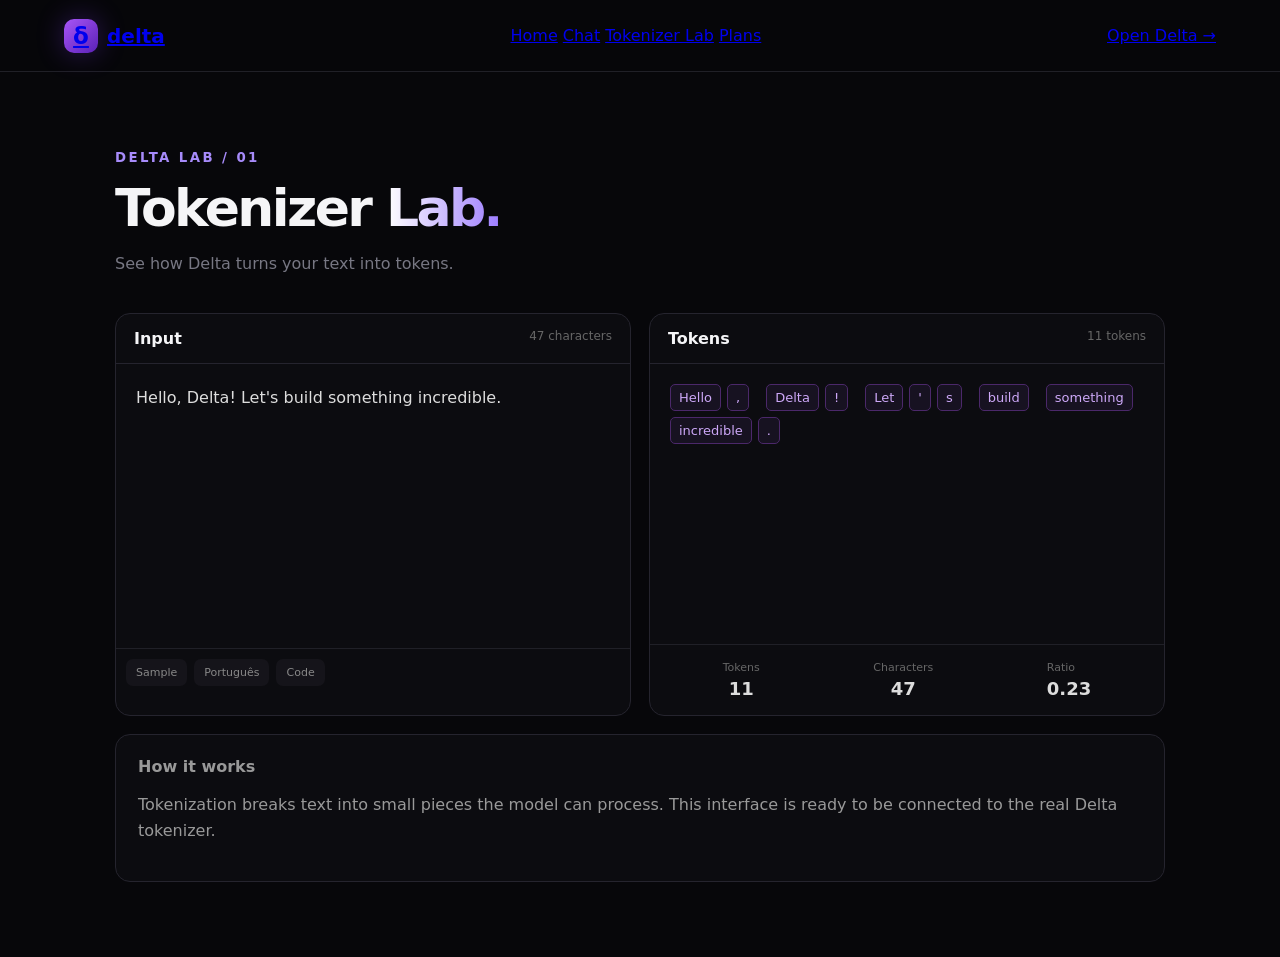
==== tokenizer.html @ 71904cee "Split Delta Tokenizer Lab into dedicated page" ====
<!doctype html><html lang="pt-BR"><head><meta charset="utf-8"><meta name="viewport" content="width=device-width,initial-scale=1"><title>Tokenizer Lab — Delta</title><link rel="stylesheet" href="styles.css"></head><body><nav><a class="logo" href="index.html"><b>δ</b> delta</a><div class="links"><a href="index.html">Home</a><a href="chat.html">Chat</a><a class="active" href="tokenizer.html">Tokenizer Lab</a><a href="plans.html">Plans</a></div><a class="navcta" href="chat.html">Open Delta →</a></nav><main class="lab"><div class="labtitle"><small>DELTA LAB / 01</small><h1>Tokenizer <i>Lab.</i></h1><p>See how Delta turns your text into tokens.</p></div><div class="labgrid"><article><header><b>Input</b><span id="chars">0 characters</span></header><textarea id="text" oninput="tokenize()">Hello, Delta! Let's build something incredible.</textarea><div class="samples"><button onclick="setText('The future belongs to those who build it.')">Sample</button><button onclick="setText('Olá, Delta! Vamos criar algo incrível.')">Português</button><button onclick="setText('function hello() { return \'world\'; }')">Code</button></div></article><article><header><b>Tokens</b><span id="count">0 tokens</span></header><div id="tokens" class="tokens"></div><div class="stats"><span>Tokens <b id="st">0</b></span><span>Characters <b id="sc">0</b></span><span>Ratio <b id="sr">0.00</b></span></div></article></div><div class="note"><b>How it works</b><p>Tokenization breaks text into small pieces the model can process. This interface is ready to be connected to the real Delta tokenizer.</p></div></main><script src="script.js"></script></body></html>
---- styles.css ----
*{box-sizing:border-box}html,body{margin:0;min-height:100%;font-family:Inter,system-ui,sans-serif;background:#07070a;color:#f5f5f7}body{overflow-x:hidden}button,input,textarea,select{font:inherit}button{cursor:pointer;border:0;color:inherit;background:none}nav{height:72px;border-bottom:1px solid #202027;background:#07070add;backdrop-filter:blur(18px);display:flex;align-items:center;justify-content:space-between;padding:0 5vw;position:sticky;top:0;z-index:10}.logo{font-size:20px;font-weight:700;display:flex;align-items:center;gap:9px}.logo b,.delta{display:grid;place-items:center;width:34px;height:34px;border-radius:10px;background:linear-gradient(135deg,#a855f7,#5b21b6);box-shadow:0 0 28px #7c3aed55;font-size:23px}.links{display:flex;gap:5px}.links button,.ghost{padding:10px 14px;color:#a8a8b5}.links button:hover,.ghost:hover{color:#fff}.primary,nav>div>button:last-child,.hero>button:first-of-type,.wide:not(.ghost),.composer>button{background:linear-gradient(135deg,#a855f7,#6d28d9);padding:12px 18px;border-radius:10px;font-weight:650;box-shadow:0 10px 30px #7c3aed22}.hero{max-width:760px;margin:0 auto;text-align:center;padding:110px 20px 70px}.hero small,.labtitle small,.setbody>small,.title small{letter-spacing:.18em;color:#a78bfa;font-weight:700}.hero h1{font-size:clamp(55px,8vw,105px);line-height:.92;letter-spacing:-.07em;margin:25px 0}.hero h1 i,.title h1 i,.labtitle h1 i{font-style:normal;background:linear-gradient(90deg,#fff,#9c7cff);-webkit-background-clip:text;color:transparent}.hero p{font-size:20px;line-height:1.65;color:#9a9aa7;max-width:650px;margin:0 auto 30px}.hero>button{margin:5px}.orb{width:310px;height:310px;margin:20px auto 100px;border-radius:50%;display:grid;place-items:center;background:radial-gradient(circle at 35% 30%,#c084fc,#5b21b6 35%,#15101f 66%,transparent 67%);box-shadow:0 0 100px #7c3aed55;animation:float 5s ease-in-out infinite}.orb span{font-size:130px;font-weight:800;text-shadow:0 0 35px #fff8}.features{max-width:1100px;margin:auto;display:grid;grid-template-columns:repeat(3,1fr);border:1px solid #202027;border-radius:20px;overflow:hidden;background:#0b0b0f}.features article{padding:35px;border-right:1px solid #202027}.features article:last-child{border:0}.features b{font-size:25px;color:#b983ff}.features h3{margin:22px 0 8px}.features p{color:#888894;line-height:1.6}.screen{display:none}.screen.active{display:block}.app{height:calc(100vh - 72px);min-height:650px}.app aside{position:fixed;width:250px;top:72px;bottom:0;border-right:1px solid #202027;background:#09090c;padding:20px;display:flex;flex-direction:column;gap:6px}.app aside>button:first-child{background:#16151b;border:1px solid #292832;border-radius:9px;padding:12px;text-align:left;margin-bottom:20px}.app aside small{color:#64646f;font-size:10px;letter-spacing:.14em}.app aside a{padding:10px;border-radius:7px;color:#9b9ba7;font-size:13px}.app aside a:first-of-type{background:#15141a;color:#eee}.bottom{margin-top:auto}.chat{margin-left:250px;height:100%;position:relative}.chat header{height:65px;border-bottom:1px solid #202027;padding:0 28px;display:flex;align-items:center;gap:10px}.chat header span{font-size:11px;color:#7d7d88}.chat select{margin-left:auto;background:#121217;border:1px solid #282832;color:#bbb;border-radius:8px;padding:8px}.messages{height:calc(100% - 170px);overflow:auto}.welcome{height:100%;display:flex;align-items:center;justify-content:center;flex-direction:column;text-align:center}.welcome strong{font-size:58px}.welcome h2{font-size:28px;margin:15px}.welcome p{color:#777783}.welcome div{display:flex;gap:8px;flex-wrap:wrap;justify-content:center;margin-top:20px}.welcome button,.social{padding:12px 14px;border:1px solid #292832;background:#101015;border-radius:9px;color:#aaa}.composer{position:absolute;bottom:25px;left:8%;right:8%;border:1px solid #302d39;background:#101015;border-radius:15px;padding:12px;box-shadow:0 20px 50px #0008}.composer textarea{width:calc(100% - 55px);background:none;border:0;outline:0;color:white;resize:none;padding:8px}.composer>button{float:right;width:40px;height:40px;padding:0}.composer small{display:block;color:#555560;font-size:10px;padding:7px}.auth{min-height:calc(100vh - 120px);display:grid!important;place-items:center}.auth>div{width:400px;padding:40px;border:1px solid #24232c;border-radius:20px;background:#0c0c10;box-shadow:0 30px 80px #0006}.auth .delta{margin:auto}.auth h2{text-align:center;font-size:27px;margin:22px 0 5px}.auth p,.auth>div>small{display:block;text-align:center;color:#777783;line-height:1.5}.auth button,.auth input{width:100%;margin:7px 0}.auth input{background:#111116;border:1px solid #292832;padding:13px;border-radius:8px;color:white;outline:0}.auth label{font-size:12px;color:#aaa;display:block;margin-top:14px}.auth hr{border:0;border-top:1px solid #24232c;margin:25px 0}.settings{max-width:1100px;margin:auto;min-height:calc(100vh - 120px);display:flex!important}.setnav{width:230px;padding:55px 20px;border-right:1px solid #202027}.setnav button{display:block;width:100%;text-align:left;padding:10px;color:#858590;border-radius:7px}.setnav .selected{background:#18171e;color:white}.setbody{flex:1;padding:60px 70px}.setbody h1,.labtitle h1,.title h1{font-size:52px;letter-spacing:-.05em;margin:12px 0}.setbody>p,.labtitle p,.title p{color:#777783}.setbody article{margin-top:28px;border:1px solid #24232c;background:#0d0d11;border-radius:15px;padding:24px}.profile{display:flex;align-items:center;gap:14px}.profile>b{display:grid;place-items:center;width:45px;height:45px;border-radius:50%;background:#27212f}.profile span small,.row small{display:block;color:#777783;margin-top:4px}.profile button{margin-left:auto}.row{display:flex;justify-content:space-between;padding:18px 0;border-bottom:1px solid #202027}.row:last-child{border:0}.toggle{width:40px;height:23px;background:#272730;border-radius:20px;display:block;padding:3px}.toggle:after{content:'';display:block;width:17px;height:17px;border-radius:50%;background:#777}.toggle.on{background:#7c3aed}.toggle.on:after{margin-left:17px;background:white}.plans{padding:75px 5vw 100px}.title{text-align:center;margin-bottom:45px}.cards{max-width:1050px;margin:auto;display:grid;grid-template-columns:repeat(3,1fr);gap:16px}.cards article{position:relative;padding:30px;border:1px solid #24232c;border-radius:18px;background:#0c0c10}.cards .pro{border-color:#7744a9;box-shadow:0 0 60px #7c3aed12}.cards .pro>em{position:absolute;top:-13px;right:20px;background:#7c3aed;padding:6px 10px;border-radius:20px;font-size:9px;font-style:normal}.cards h2{font-size:43px;margin:20px 0 5px}.cards h2 small{font-size:14px;color:#777}.cards p{color:#777783}.cards ul{list-style:none;padding:15px 0;line-height:2.3;color:#aaa;font-size:13px}.lab{max-width:1100px;margin:auto;padding:75px 25px}.labgrid{display:grid;grid-template-columns:1fr 1fr;gap:18px;margin-top:40px}.labgrid article,.note{border:1px solid #25242e;background:#0c0c10;border-radius:15px;overflow:hidden}.labgrid header{padding:15px 18px;border-bottom:1px solid #25242e;display:flex;justify-content:space-between}.labgrid header span{color:#666;font-size:12px}.labgrid textarea{width:100%;height:280px;background:none;border:0;outline:0;color:#ddd;resize:none;padding:20px;font-size:16px;line-height:1.7}.samples{padding:10px;border-top:1px solid #202027;display:flex;gap:7px}.samples button{padding:7px 10px;background:#15141a;border-radius:7px;color:#888;font-size:11px}.tokens{min-height:280px;padding:20px;display:flex;align-content:flex-start;flex-wrap:wrap;gap:6px}.token{background:#171221;border:1px solid #4b286a;color:#cda8f8;padding:5px 8px;border-radius:5px;font-size:13px}.stats{border-top:1px solid #202027;padding:16px;display:flex;justify-content:space-around;color:#666;font-size:11px}.stats b{display:block;color:#ddd;font-size:18px;text-align:center;margin-top:4px}.note{margin-top:18px;padding:22px;color:#999}.note p{line-height:1.6}footer{border-top:1px solid #202027;padding:30px 5vw;display:flex;justify-content:space-between;color:#666;font-size:12px}footer b{color:#eee}@keyframes float{50%{transform:translateY(-12px) scale(1.02)}}@media(max-width:800px){nav .links,nav>div:not(.links){display:none}.features,.cards,.labgrid{grid-template-columns:1fr}.features article{border-right:0;border-bottom:1px solid #202027}.app aside{display:none}.chat{margin:0}.setnav{display:none}.setbody{padding:35px 20px}.hero{padding-top:70px}.orb{width:230px;height:230px}.orb span{font-size:90px}.lab{padding:45px 15px}.labtitle h1,.setbody h1,.title h1{font-size:42px}footer{gap:10px;flex-wrap:wrap}}
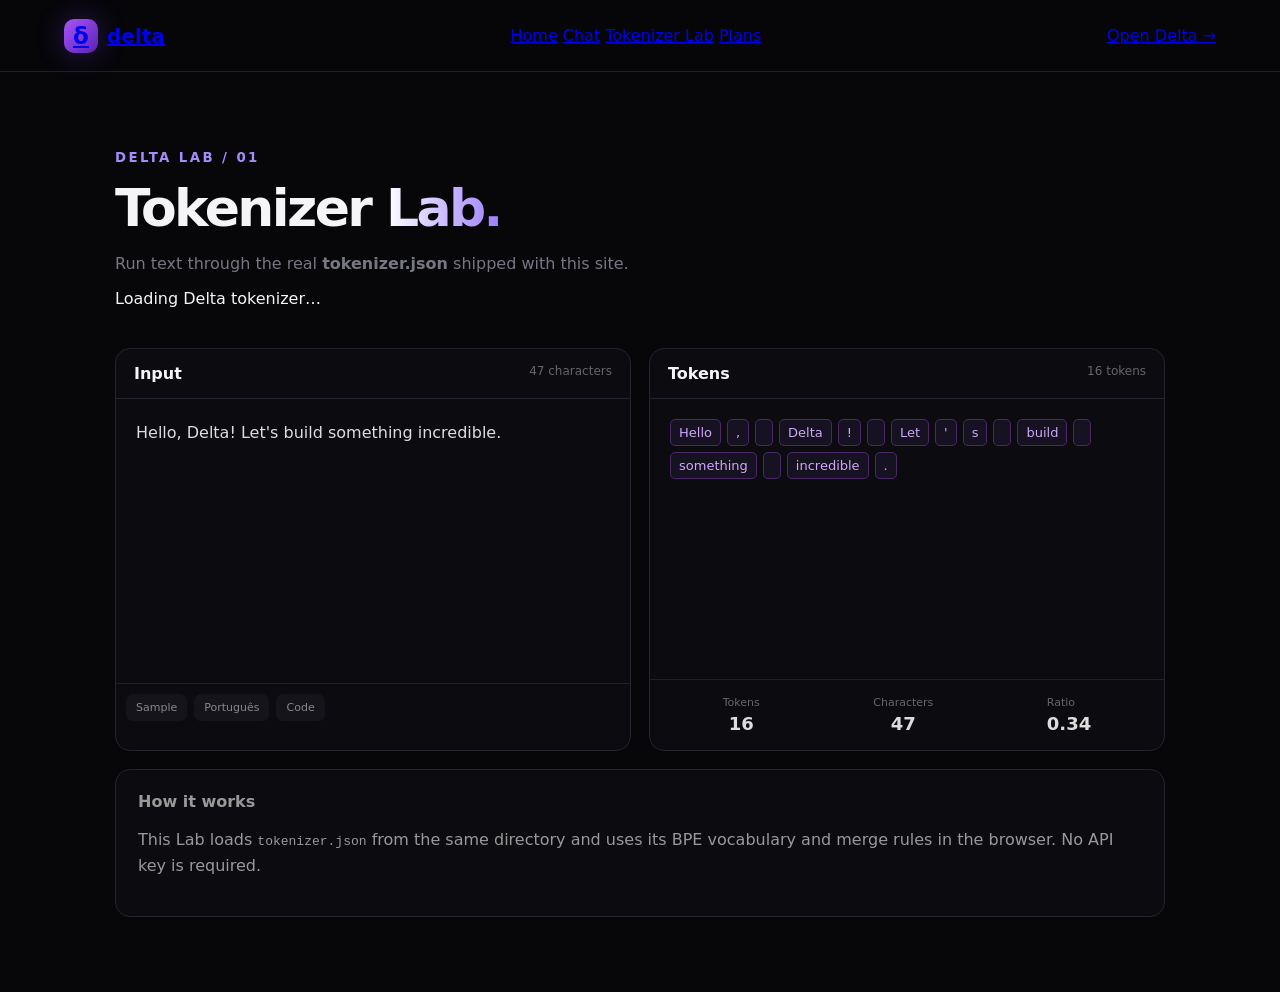
==== commit f8656d7b: "Update Tokenizer Lab loading UI for real tokenizer" ====
--- a/tokenizer.html
+++ b/tokenizer.html
@@ -1 +1 @@
-<!doctype html><html lang="pt-BR"><head><meta charset="utf-8"><meta name="viewport" content="width=device-width,initial-scale=1"><title>Tokenizer Lab — Delta</title><link rel="stylesheet" href="styles.css"></head><body><nav><a class="logo" href="index.html"><b>δ</b> delta</a><div class="links"><a href="index.html">Home</a><a href="chat.html">Chat</a><a class="active" href="tokenizer.html">Tokenizer Lab</a><a href="plans.html">Plans</a></div><a class="navcta" href="chat.html">Open Delta →</a></nav><main class="lab"><div class="labtitle"><small>DELTA LAB / 01</small><h1>Tokenizer <i>Lab.</i></h1><p>See how Delta turns your text into tokens.</p></div><div class="labgrid"><article><header><b>Input</b><span id="chars">0 characters</span></header><textarea id="text" oninput="tokenize()">Hello, Delta! Let's build something incredible.</textarea><div class="samples"><button onclick="setText('The future belongs to those who build it.')">Sample</button><button onclick="setText('Olá, Delta! Vamos criar algo incrível.')">Português</button><button onclick="setText('function hello() { return \'world\'; }')">Code</button></div></article><article><header><b>Tokens</b><span id="count">0 tokens</span></header><div id="tokens" class="tokens"></div><div class="stats"><span>Tokens <b id="st">0</b></span><span>Characters <b id="sc">0</b></span><span>Ratio <b id="sr">0.00</b></span></div></article></div><div class="note"><b>How it works</b><p>Tokenization breaks text into small pieces the model can process. This interface is ready to be connected to the real Delta tokenizer.</p></div></main><script src="script.js"></script></body></html>+<!doctype html><html lang="pt-BR"><head><meta charset="utf-8"><meta name="viewport" content="width=device-width,initial-scale=1"><title>Tokenizer Lab — Delta</title><link rel="stylesheet" href="styles.css"></head><body><nav><a class="logo" href="index.html"><b>δ</b> delta</a><div class="links"><a href="index.html">Home</a><a href="chat.html">Chat</a><a class="active" href="tokenizer.html">Tokenizer Lab</a><a href="plans.html">Plans</a></div><a class="navcta" href="chat.html">Open Delta →</a></nav><main class="lab"><div class="labtitle"><small>DELTA LAB / 01</small><h1>Tokenizer <i>Lab.</i></h1><p>Run text through the real <b>tokenizer.json</b> shipped with this site.</p></div><div id="tokenizerStatus" class="tokenizer-status loading">Loading Delta tokenizer…</div><div class="labgrid"><article><header><b>Input</b><span id="chars">0 characters</span></header><textarea id="text" placeholder="Type something to tokenize..." oninput="tokenize()">Hello, Delta! Let's build something incredible.</textarea><div class="samples"><button onclick="setText('The future belongs to those who build it.')">Sample</button><button onclick="setText('Olá, Delta! Vamos criar algo incrível.')">Português</button><button onclick="setText('function hello() { return \'world\'; }')">Code</button></div></article><article><header><b>Tokens</b><span id="count">0 tokens</span></header><div id="tokens" class="tokens"></div><div class="stats"><span>Tokens <b id="st">0</b></span><span>Characters <b id="sc">0</b></span><span>Ratio <b id="sr">0.00</b></span></div></article></div><div class="note"><b>How it works</b><p>This Lab loads <code>tokenizer.json</code> from the same directory and uses its BPE vocabulary and merge rules in the browser. No API key is required.</p></div></main><script src="script.js"></script></body></html>
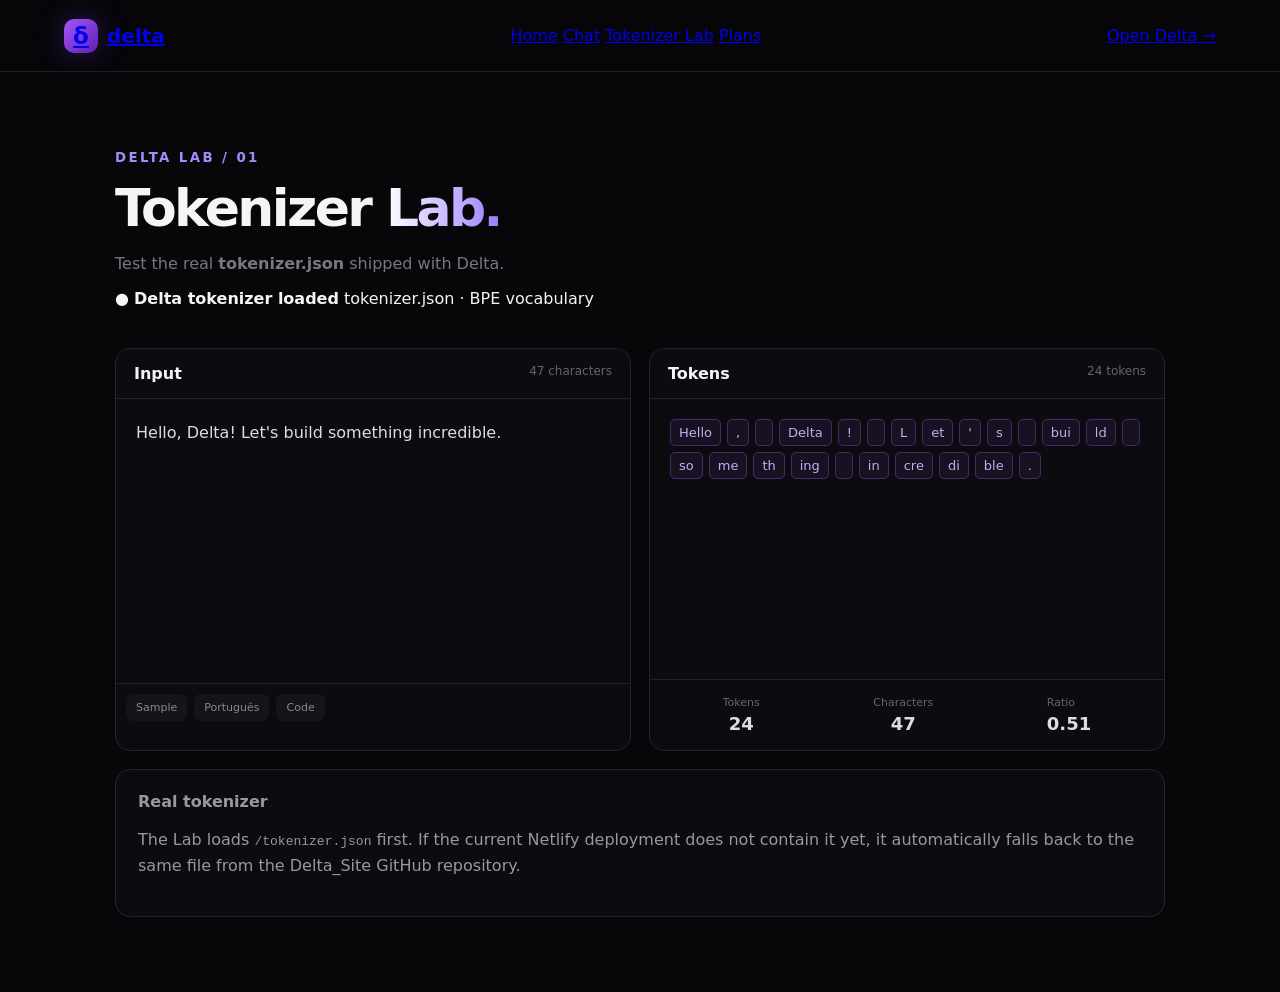
==== commit 8acb94e9: "Refresh Tokenizer Lab page and bust cached assets" ====
--- a/tokenizer.html
+++ b/tokenizer.html
@@ -1 +1,54 @@
-<!doctype html><html lang="pt-BR"><head><meta charset="utf-8"><meta name="viewport" content="width=device-width,initial-scale=1"><title>Tokenizer Lab — Delta</title><link rel="stylesheet" href="styles.css"></head><body><nav><a class="logo" href="index.html"><b>δ</b> delta</a><div class="links"><a href="index.html">Home</a><a href="chat.html">Chat</a><a class="active" href="tokenizer.html">Tokenizer Lab</a><a href="plans.html">Plans</a></div><a class="navcta" href="chat.html">Open Delta →</a></nav><main class="lab"><div class="labtitle"><small>DELTA LAB / 01</small><h1>Tokenizer <i>Lab.</i></h1><p>Run text through the real <b>tokenizer.json</b> shipped with this site.</p></div><div id="tokenizerStatus" class="tokenizer-status loading">Loading Delta tokenizer…</div><div class="labgrid"><article><header><b>Input</b><span id="chars">0 characters</span></header><textarea id="text" placeholder="Type something to tokenize..." oninput="tokenize()">Hello, Delta! Let's build something incredible.</textarea><div class="samples"><button onclick="setText('The future belongs to those who build it.')">Sample</button><button onclick="setText('Olá, Delta! Vamos criar algo incrível.')">Português</button><button onclick="setText('function hello() { return \'world\'; }')">Code</button></div></article><article><header><b>Tokens</b><span id="count">0 tokens</span></header><div id="tokens" class="tokens"></div><div class="stats"><span>Tokens <b id="st">0</b></span><span>Characters <b id="sc">0</b></span><span>Ratio <b id="sr">0.00</b></span></div></article></div><div class="note"><b>How it works</b><p>This Lab loads <code>tokenizer.json</code> from the same directory and uses its BPE vocabulary and merge rules in the browser. No API key is required.</p></div></main><script src="script.js"></script></body></html>+<!doctype html>
+<html lang="pt-BR">
+<head>
+<meta charset="utf-8">
+<meta name="viewport" content="width=device-width,initial-scale=1">
+<title>Tokenizer Lab — Delta</title>
+<link rel="stylesheet" href="styles.css?v=4">
+</head>
+<body>
+<nav>
+  <a class="logo" href="index.html"><b>δ</b> delta</a>
+  <div class="links">
+    <a href="index.html">Home</a>
+    <a href="chat.html">Chat</a>
+    <a class="active" href="tokenizer.html">Tokenizer Lab</a>
+    <a href="plans.html">Plans</a>
+  </div>
+  <a class="navcta" href="chat.html">Open Delta →</a>
+</nav>
+<main class="lab">
+  <div class="labtitle">
+    <small>DELTA LAB / 01</small>
+    <h1>Tokenizer <i>Lab.</i></h1>
+    <p>Test the real <b>tokenizer.json</b> shipped with Delta.</p>
+  </div>
+  <div id="tokenizerStatus" class="tokenizer-status loading">Loading Delta tokenizer…</div>
+  <div class="labgrid">
+    <article>
+      <header><b>Input</b><span id="chars">0 characters</span></header>
+      <textarea id="text" placeholder="Type something to tokenize..." oninput="tokenize()">Hello, Delta! Let's build something incredible.</textarea>
+      <div class="samples">
+        <button onclick="setText('The future belongs to those who build it.')">Sample</button>
+        <button onclick="setText('Olá, Delta! Vamos criar algo incrível.')">Português</button>
+        <button onclick="setText('function hello() { return \'world\'; }')">Code</button>
+      </div>
+    </article>
+    <article>
+      <header><b>Tokens</b><span id="count">0 tokens</span></header>
+      <div id="tokens" class="tokens"></div>
+      <div class="stats">
+        <span>Tokens <b id="st">0</b></span>
+        <span>Characters <b id="sc">0</b></span>
+        <span>Ratio <b id="sr">0.00</b></span>
+      </div>
+    </article>
+  </div>
+  <div class="note">
+    <b>Real tokenizer</b>
+    <p>The Lab loads <code>/tokenizer.json</code> first. If the current Netlify deployment does not contain it yet, it automatically falls back to the same file from the Delta_Site GitHub repository.</p>
+  </div>
+</main>
+<script src="script.js?v=4" defer></script>
+</body>
+</html>
